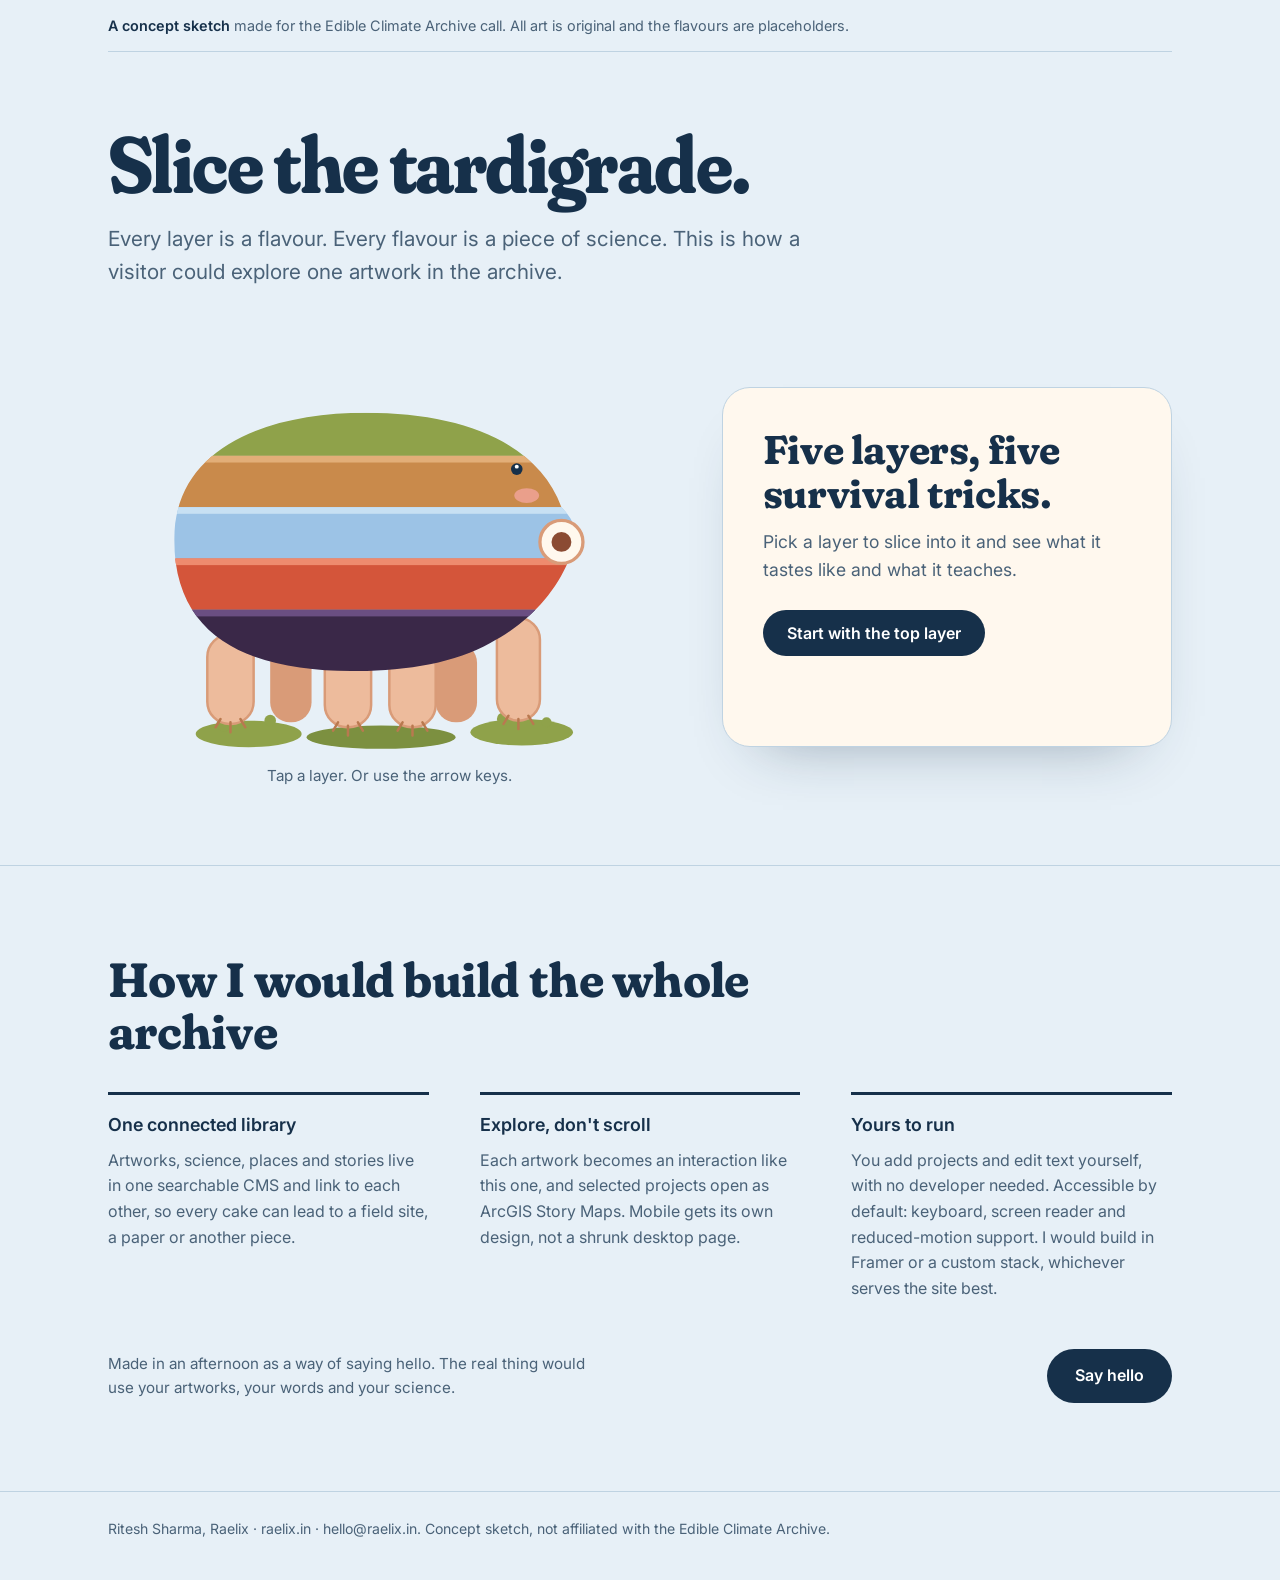
==== archive-concept/index.html @ 041dd449 "Add interactive tardigrade concept page for the Edible Climate Archive application Co-Authored-By: C" ====
<!DOCTYPE html>
<html lang="en">
<head>
<meta charset="utf-8">
<meta name="viewport" content="width=device-width, initial-scale=1">
<title>Slice the tardigrade: a concept for the Edible Climate Archive</title>
<meta name="description" content="A small interactive concept sketch: a tardigrade cake you slice layer by layer, each layer a flavour and a piece of science.">
<meta name="robots" content="noindex">
<meta name="theme-color" content="#E7F0F7">
<link rel="preconnect" href="https://fonts.googleapis.com">
<link rel="preconnect" href="https://fonts.gstatic.com" crossorigin>
<link href="https://fonts.googleapis.com/css2?family=Fraunces:opsz,wght,SOFT@9..144,500..800,100&family=Inter:wght@400;500;600&display=swap" rel="stylesheet">
<style>
:root{
  --ice:#E7F0F7; --ice-deep:#CFE1EE; --ink:#16304A; --ink-soft:#4A6278;
  --peach:#EDBB9C; --peach-deep:#D99B78; --moss:#8FA24A; --cream:#FFF8EE;
  --rule:#BFD3E2;
}
*{box-sizing:border-box;margin:0}
html{scroll-behavior:smooth}
body{background:var(--ice);color:var(--ink);font-family:Inter,system-ui,sans-serif;line-height:1.6;-webkit-font-smoothing:antialiased}
.wrap{max-width:1160px;margin:0 auto;padding:0 clamp(20px,4vw,48px)}
.note{padding:14px 0;font-size:.9rem;color:var(--ink-soft);border-bottom:1px solid var(--rule)}
.note b{color:var(--ink);font-weight:600}

.hero{padding-top:clamp(36px,6vw,72px);padding-bottom:clamp(40px,6vw,80px)}
h1{font-family:Fraunces,Georgia,serif;font-weight:700;font-variation-settings:"SOFT" 100,"opsz" 144;font-size:clamp(2.6rem,6.4vw,5rem);line-height:1;letter-spacing:-.02em;max-width:12em}
.lede{margin-top:18px;font-size:clamp(1.05rem,1.8vw,1.3rem);color:var(--ink-soft);max-width:34em}

.stage{margin-top:clamp(28px,5vw,56px);display:grid;grid-template-columns:minmax(0,1.25fr) minmax(0,1fr);gap:clamp(20px,4vw,56px);align-items:center}
.cake{position:relative}
.cake svg{width:100%;height:auto;display:block;overflow:visible}
.bob{animation:bob 7s ease-in-out infinite;transform-origin:50% 60%}
@keyframes bob{0%,100%{transform:translateY(0)}50%{transform:translateY(-7px)}}
.band{cursor:pointer;transition:transform .45s cubic-bezier(.3,1.4,.5,1)}
.band:hover{transform:translateX(10px)}
.band.on{transform:translateX(34px)}
.band:focus{outline:none}
.band:focus-visible .edge{stroke:var(--ink);stroke-width:4}
.edge{fill:none;stroke:transparent;stroke-width:0}
.band.on .edge{stroke:var(--ink);stroke-width:3}
.hint{margin-top:6px;text-align:center;color:var(--ink-soft);font-size:.95rem}

.panel{background:var(--cream);border:1px solid var(--rule);border-radius:28px;padding:clamp(24px,3.4vw,40px);min-height:360px;box-shadow:0 30px 60px -40px rgba(22,48,74,.45)}
.panel h2{font-family:Fraunces,Georgia,serif;font-weight:700;font-variation-settings:"SOFT" 100;font-size:clamp(1.8rem,3.2vw,2.5rem);line-height:1.1;letter-spacing:-.01em}
.swatch{display:inline-block;width:14px;height:14px;border-radius:50%;margin-right:10px;vertical-align:baseline}
.flavour{margin-top:14px;font-weight:600}
.flavour small{display:block;font-weight:400;color:var(--ink-soft);font-size:.85rem}
.science{margin-top:16px;font-size:1.05rem}
.panel-nav{margin-top:26px;display:flex;gap:10px;flex-wrap:wrap}
button.btn{font:600 1rem Inter,sans-serif;border:0;border-radius:999px;padding:13px 24px;cursor:pointer;background:var(--ink);color:#fff}
button.btn.ghost{background:transparent;color:var(--ink);border:1.5px solid var(--ink)}
button.btn:focus-visible,a:focus-visible{outline:3px solid #1D4ED8;outline-offset:3px}
.empty p{margin-top:12px;font-size:1.1rem;color:var(--ink-soft)}
.fade{animation:fade .35s ease}
@keyframes fade{from{opacity:0;transform:translateY(8px)}to{opacity:1;transform:none}}

.build{border-top:1px solid var(--rule);padding:clamp(48px,7vw,88px) 0}
.build h2{font-family:Fraunces,Georgia,serif;font-weight:700;font-variation-settings:"SOFT" 100;font-size:clamp(1.9rem,3.8vw,3rem);line-height:1.08;letter-spacing:-.015em;max-width:16em}
.cols{margin-top:34px;display:grid;grid-template-columns:repeat(3,minmax(0,1fr));gap:clamp(24px,4vw,52px)}
.cols div{border-top:3px solid var(--ink);padding-top:16px}
.cols h3{font-size:1.12rem;font-weight:600}
.cols p{margin-top:8px;color:var(--ink-soft)}
.sign{margin-top:48px;display:flex;flex-wrap:wrap;gap:18px 32px;align-items:center;justify-content:space-between}
.sign p{max-width:32em;color:var(--ink-soft);font-size:.95rem}
.sign a.btn{display:inline-block;background:var(--ink);color:#fff;text-decoration:none;font-weight:600;border-radius:999px;padding:14px 28px}
footer{padding:26px 0 40px;border-top:1px solid var(--rule);font-size:.88rem;color:var(--ink-soft)}

@media (max-width:860px){
  .stage{grid-template-columns:1fr}
  .cols{grid-template-columns:1fr}
  .panel{min-height:0}
  .band.on{transform:translateX(22px)}
}
@media (prefers-reduced-motion:reduce){
  .bob{animation:none}
  .band{transition:none}
  .fade{animation:none}
  html{scroll-behavior:auto}
}
</style>
</head>
<body>
<div class="wrap"><p class="note"><b>A concept sketch</b> made for the Edible Climate Archive call. All art is original and the flavours are placeholders.</p></div>

<main>
<section class="hero wrap">
  <h1>Slice the tardigrade.</h1>
  <p class="lede">Every layer is a flavour. Every flavour is a piece of science. This is how a visitor could explore one artwork in the archive.</p>

  <div class="stage">
    <div class="cake">
      <svg viewBox="0 0 680 500" role="group" aria-label="A tardigrade cake made of five layers. Select a layer to read about it.">
        <defs>
          <clipPath id="body"><path d="M80 235 C80 125 190 82 312 82 C428 82 520 118 548 196 C566 214 574 238 556 262 C540 300 508 336 462 360 C420 384 360 394 298 394 C180 394 80 360 80 235 Z"/></clipPath>
        </defs>
        <g class="bob">
          <g fill="#8FA24A">
            <ellipse cx="170" cy="470" rx="64" ry="16"/><ellipse cx="330" cy="474" rx="90" ry="14" fill="#7C9040"/><ellipse cx="500" cy="468" rx="62" ry="16"/>
            <circle cx="140" cy="458" r="9"/><circle cx="196" cy="454" r="7"/><circle cx="478" cy="452" r="8"/><circle cx="530" cy="456" r="6"/>
          </g>
          <g fill="#D99B78">
            <rect x="196" y="360" width="50" height="96" rx="24"/><rect x="396" y="360" width="50" height="96" rx="24"/>
          </g>
          <g fill="#EDBB9C" stroke="#D99B78" stroke-width="3">
            <rect x="120" y="350" width="56" height="108" rx="27"/><rect x="262" y="360" width="56" height="102" rx="27"/><rect x="340" y="360" width="56" height="102" rx="27"/><rect x="470" y="330" width="52" height="124" rx="26"/>
          </g>
          <g stroke="#B9794F" stroke-width="3" stroke-linecap="round" fill="none">
            <path d="M136 452 l-6 10 M148 456 l0 12 M160 452 l6 10"/>
            <path d="M278 456 l-6 10 M290 460 l0 12 M302 456 l6 10"/>
            <path d="M356 456 l-6 10 M368 460 l0 12 M380 456 l6 10"/>
            <path d="M484 448 l-6 10 M496 452 l0 12 M508 448 l6 10"/>
          </g>

          <g id="layers">
            <g class="band" data-i="0" tabindex="0" role="button" aria-pressed="false" aria-label="Layer 1: Moss crumb"><g clip-path="url(#body)"><rect x="0" y="70" width="680" height="64" fill="#8FA24A"/><rect x="0" y="70" width="680" height="9" fill="#B5C77A"/></g><path class="edge" d="M80 134 L560 134"/></g>
            <g class="band" data-i="1" tabindex="0" role="button" aria-pressed="false" aria-label="Layer 2: The dry tun"><g clip-path="url(#body)"><rect x="0" y="134" width="680" height="62" fill="#C98A4B"/><rect x="0" y="134" width="680" height="8" fill="#E2AE78"/></g></g>
            <g class="band" data-i="2" tabindex="0" role="button" aria-pressed="false" aria-label="Layer 3: Deep freeze"><g clip-path="url(#body)"><rect x="0" y="196" width="680" height="62" fill="#9CC3E6"/><rect x="0" y="196" width="680" height="8" fill="#C7E0F3"/></g></g>
            <g class="band" data-i="3" tabindex="0" role="button" aria-pressed="false" aria-label="Layer 4: Heat"><g clip-path="url(#body)"><rect x="0" y="258" width="680" height="62" fill="#D4553A"/><rect x="0" y="258" width="680" height="8" fill="#EE8B6E"/></g></g>
            <g class="band" data-i="4" tabindex="0" role="button" aria-pressed="false" aria-label="Layer 5: Open space"><g clip-path="url(#body)"><rect x="0" y="320" width="680" height="80" fill="#3A2848"/><rect x="0" y="320" width="680" height="8" fill="#6A4E82"/></g></g>
          </g>

          <g>
            <circle cx="548" cy="238" r="26" fill="#FFF8EE" stroke="#D99B78" stroke-width="4"/>
            <circle cx="548" cy="238" r="12" fill="#8B4B33"/>
            <ellipse cx="506" cy="182" rx="15" ry="9" fill="#F4A6A0" opacity=".75"/><circle cx="494" cy="150" r="7" fill="#16304A"/><circle cx="494" cy="147" r="2.4" fill="#fff"/>
          </g>
        </g>
      </svg>
      <p class="hint">Tap a layer. Or use the arrow keys.</p>
    </div>

    <div class="panel" id="panel" aria-live="polite"></div>
  </div>
</section>

<section class="build">
  <div class="wrap">
    <h2>How I would build the whole archive</h2>
    <div class="cols">
      <div><h3>One connected library</h3><p>Artworks, science, places and stories live in one searchable CMS and link to each other, so every cake can lead to a field site, a paper or another piece.</p></div>
      <div><h3>Explore, don't scroll</h3><p>Each artwork becomes an interaction like this one, and selected projects open as ArcGIS Story Maps. Mobile gets its own design, not a shrunk desktop page.</p></div>
      <div><h3>Yours to run</h3><p>You add projects and edit text yourself, with no developer needed. Accessible by default: keyboard, screen reader and reduced-motion support. I would build in Framer or a custom stack, whichever serves the site best.</p></div>
    </div>
    <div class="sign">
      <p>Made in an afternoon as a way of saying hello. The real thing would use your artworks, your words and your science.</p>
      <a class="btn" href="mailto:hello@raelix.in?subject=Edible%20Climate%20Archive">Say hello</a>
    </div>
  </div>
</section>
</main>

<footer><div class="wrap">Ritesh Sharma, Raelix &middot; raelix.in &middot; hello@raelix.in. Concept sketch, not affiliated with the Edible Climate Archive.</div></footer>

<script>
(function(){
  var L=[
    {n:"Moss crumb",c:"#8FA24A",f:"Pistachio and matcha sponge",s:"Tardigrades are about half a millimetre long, and they live in moss, lichen and soil on every continent, Antarctica included. Every cake has to start at home."},
    {n:"The dry tun",c:"#C98A4B",f:"Caramelised dried fig",s:"When water disappears, a tardigrade pulls in its legs, shrivels into a dry ball called a tun and almost stops its metabolism. Add water and it can wake up within hours."},
    {n:"Deep freeze",c:"#9CC3E6",f:"Blueberry sorbet",s:"In lab experiments, dried tardigrades have been cooled to near absolute zero, and some came back to life when they warmed up."},
    {n:"Heat",c:"#D4553A",f:"Chilli and dark chocolate",s:"In experiments, dried tardigrades have survived short spells at temperatures above the boiling point of water."},
    {n:"Open space",c:"#3A2848",f:"Black sesame and charcoal",s:"In 2007, tardigrades flew on a European Space Agency mission and were exposed to the vacuum of space. Some survived and went on to lay eggs."}
  ];
  var panel=document.getElementById('panel'),bands=[].slice.call(document.querySelectorAll('.band')),cur=-1;
  function empty(){
    panel.innerHTML='<div class="empty fade"><h2>Five layers, five survival tricks.</h2><p>Pick a layer to slice into it and see what it tastes like and what it teaches.</p><div class="panel-nav"><button class="btn" id="start">Start with the top layer</button></div></div>';
    document.getElementById('start').onclick=function(){sel(0)};
  }
  function sel(i){
    cur=i;
    bands.forEach(function(b,k){var on=k===i;b.classList.toggle('on',on);b.setAttribute('aria-pressed',on)});
    var d=L[i],last=i===L.length-1;
    panel.innerHTML='<div class="fade"><h2><span class="swatch" style="background:'+d.c+'"></span>'+d.n+'</h2><p class="flavour">'+d.f+'<small>Example flavour, a placeholder for the real recipe</small></p><p class="science">'+d.s+'</p><div class="panel-nav"><button class="btn" id="next">'+(last?'Back to the start':'Next layer')+'</button><button class="btn ghost" id="close">Close</button></div></div>';
    document.getElementById('next').onclick=function(){last?reset():sel(i+1)};
    document.getElementById('close').onclick=reset;
  }
  function reset(){cur=-1;bands.forEach(function(b){b.classList.remove('on');b.setAttribute('aria-pressed','false')});empty()}
  bands.forEach(function(b,k){
    b.addEventListener('click',function(){sel(k)});
    b.addEventListener('keydown',function(e){
      if(e.key==='Enter'||e.key===' '){e.preventDefault();sel(k)}
      else if(e.key==='ArrowDown'||e.key==='ArrowRight'){e.preventDefault();var n=bands[(k+1)%bands.length];n.focus();sel((k+1)%bands.length)}
      else if(e.key==='ArrowUp'||e.key==='ArrowLeft'){e.preventDefault();var p=(k+bands.length-1)%bands.length;bands[p].focus();sel(p)}
      else if(e.key==='Escape'){reset()}
    });
  });
  empty();
})();
</script>
</body>
</html>
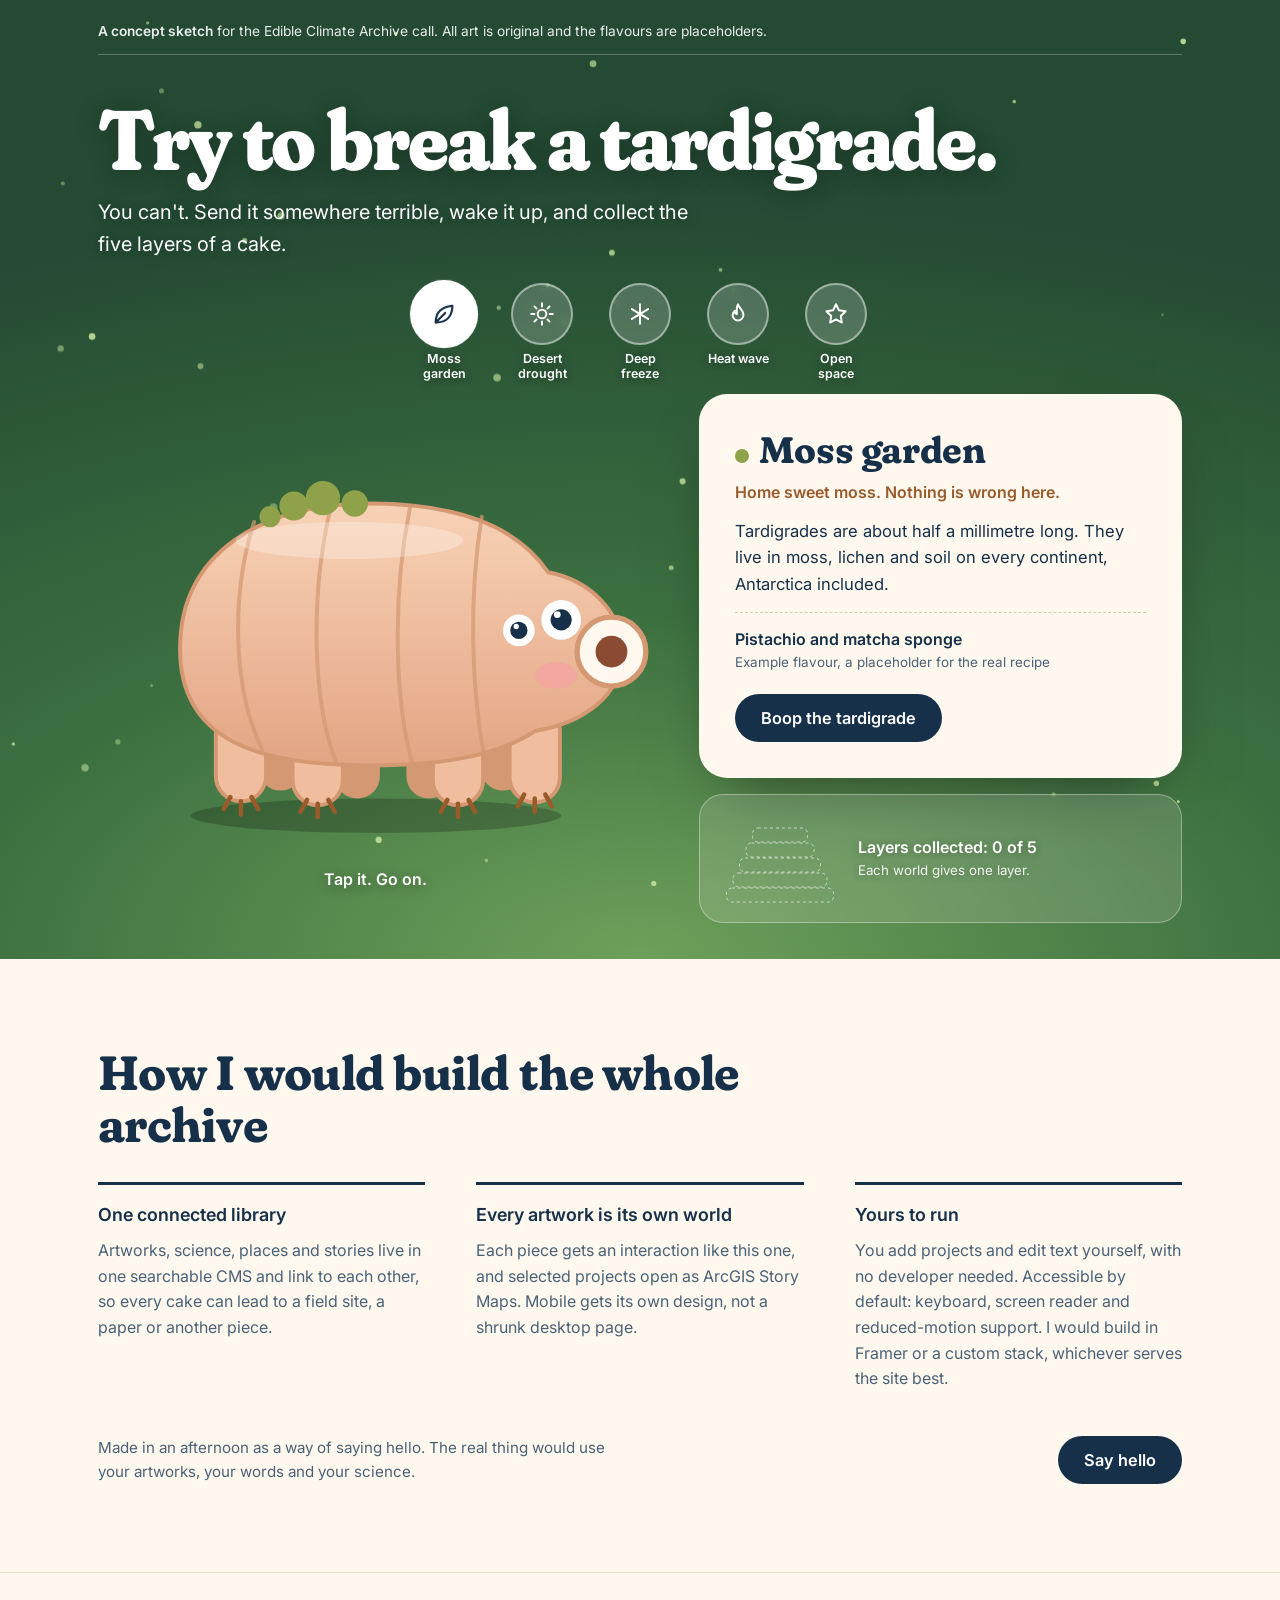
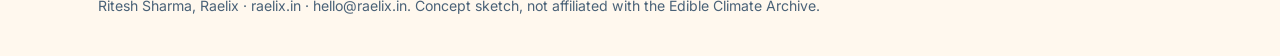
==== commit 4787b6be: "Rebuild tardigrade concept as a playable survival lab Co-Authored-By: Claude Sonnet 5.5 <noreply@ant" ====
--- a/archive-concept/index.html
+++ b/archive-concept/index.html
@@ -3,143 +3,250 @@
 <head>
 <meta charset="utf-8">
 <meta name="viewport" content="width=device-width, initial-scale=1">
-<title>Slice the tardigrade: a concept for the Edible Climate Archive</title>
-<meta name="description" content="A small interactive concept sketch: a tardigrade cake you slice layer by layer, each layer a flavour and a piece of science.">
+<title>Try to break a tardigrade: a concept for the Edible Climate Archive</title>
+<meta name="description" content="A playable concept sketch: send a tardigrade through five extreme worlds, wake it up, and collect the five layers of a cake.">
 <meta name="robots" content="noindex">
-<meta name="theme-color" content="#E7F0F7">
+<meta name="theme-color" content="#2F5D3A">
 <link rel="preconnect" href="https://fonts.googleapis.com">
 <link rel="preconnect" href="https://fonts.gstatic.com" crossorigin>
 <link href="https://fonts.googleapis.com/css2?family=Fraunces:opsz,wght,SOFT@9..144,500..800,100&family=Inter:wght@400;500;600&display=swap" rel="stylesheet">
 <style>
-:root{
-  --ice:#E7F0F7; --ice-deep:#CFE1EE; --ink:#16304A; --ink-soft:#4A6278;
-  --peach:#EDBB9C; --peach-deep:#D99B78; --moss:#8FA24A; --cream:#FFF8EE;
-  --rule:#BFD3E2;
-}
+:root{--ink:#16304A;--ink-soft:#4A6278;--cream:#FFF8EE;--rule:#E9DCC8}
 *{box-sizing:border-box;margin:0}
 html{scroll-behavior:smooth}
-body{background:var(--ice);color:var(--ink);font-family:Inter,system-ui,sans-serif;line-height:1.6;-webkit-font-smoothing:antialiased}
-.wrap{max-width:1160px;margin:0 auto;padding:0 clamp(20px,4vw,48px)}
-.note{padding:14px 0;font-size:.9rem;color:var(--ink-soft);border-bottom:1px solid var(--rule)}
-.note b{color:var(--ink);font-weight:600}
-
-.hero{padding-top:clamp(36px,6vw,72px);padding-bottom:clamp(40px,6vw,80px)}
-h1{font-family:Fraunces,Georgia,serif;font-weight:700;font-variation-settings:"SOFT" 100,"opsz" 144;font-size:clamp(2.6rem,6.4vw,5rem);line-height:1;letter-spacing:-.02em;max-width:12em}
-.lede{margin-top:18px;font-size:clamp(1.05rem,1.8vw,1.3rem);color:var(--ink-soft);max-width:34em}
-
-.stage{margin-top:clamp(28px,5vw,56px);display:grid;grid-template-columns:minmax(0,1.25fr) minmax(0,1fr);gap:clamp(20px,4vw,56px);align-items:center}
-.cake{position:relative}
-.cake svg{width:100%;height:auto;display:block;overflow:visible}
-.bob{animation:bob 7s ease-in-out infinite;transform-origin:50% 60%}
-@keyframes bob{0%,100%{transform:translateY(0)}50%{transform:translateY(-7px)}}
-.band{cursor:pointer;transition:transform .45s cubic-bezier(.3,1.4,.5,1)}
-.band:hover{transform:translateX(10px)}
-.band.on{transform:translateX(34px)}
-.band:focus{outline:none}
-.band:focus-visible .edge{stroke:var(--ink);stroke-width:4}
-.edge{fill:none;stroke:transparent;stroke-width:0}
-.band.on .edge{stroke:var(--ink);stroke-width:3}
-.hint{margin-top:6px;text-align:center;color:var(--ink-soft);font-size:.95rem}
-
-.panel{background:var(--cream);border:1px solid var(--rule);border-radius:28px;padding:clamp(24px,3.4vw,40px);min-height:360px;box-shadow:0 30px 60px -40px rgba(22,48,74,.45)}
-.panel h2{font-family:Fraunces,Georgia,serif;font-weight:700;font-variation-settings:"SOFT" 100;font-size:clamp(1.8rem,3.2vw,2.5rem);line-height:1.1;letter-spacing:-.01em}
-.swatch{display:inline-block;width:14px;height:14px;border-radius:50%;margin-right:10px;vertical-align:baseline}
-.flavour{margin-top:14px;font-weight:600}
-.flavour small{display:block;font-weight:400;color:var(--ink-soft);font-size:.85rem}
-.science{margin-top:16px;font-size:1.05rem}
-.panel-nav{margin-top:26px;display:flex;gap:10px;flex-wrap:wrap}
-button.btn{font:600 1rem Inter,sans-serif;border:0;border-radius:999px;padding:13px 24px;cursor:pointer;background:var(--ink);color:#fff}
-button.btn.ghost{background:transparent;color:var(--ink);border:1.5px solid var(--ink)}
-button.btn:focus-visible,a:focus-visible{outline:3px solid #1D4ED8;outline-offset:3px}
-.empty p{margin-top:12px;font-size:1.1rem;color:var(--ink-soft)}
-.fade{animation:fade .35s ease}
+body{background:var(--cream);color:var(--ink);font-family:Inter,system-ui,sans-serif;line-height:1.6;-webkit-font-smoothing:antialiased}
+.serif{font-family:Fraunces,Georgia,serif;font-variation-settings:"SOFT" 100}
+.wrap{max-width:1180px;margin:0 auto;padding:0 clamp(18px,4vw,48px)}
+
+/* lab */
+.lab{position:relative;overflow:hidden;color:#fff;min-height:100svh}
+.bg{position:absolute;inset:0;opacity:0;transition:opacity .9s ease}
+.bg.on{opacity:1}
+.bg[data-w="0"]{background:radial-gradient(120% 80% at 50% 100%,#6FA05A 0,#3C7040 45%,#244A33 100%)}
+.bg[data-w="1"]{background:radial-gradient(120% 80% at 50% 100%,#E0A04C 0,#B06F2C 50%,#7A4519 100%)}
+.bg[data-w="2"]{background:linear-gradient(180deg,#1F4F82 0,#4D8FC4 55%,#B8E0F5 100%)}
+.bg[data-w="3"]{background:radial-gradient(120% 90% at 50% 100%,#F28A3B 0,#C7391F 45%,#5E1210 100%)}
+.bg[data-w="4"]{background:radial-gradient(100% 80% at 70% 30%,#2B2166 0,#120F36 55%,#070818 100%)}
+#fx{position:absolute;inset:0;width:100%;height:100%;pointer-events:none}
+.lab-in{position:relative;z-index:2;padding-top:20px;padding-bottom:36px}
+.note{font-size:.86rem;opacity:.9;padding-bottom:12px;border-bottom:1px solid rgba(255,255,255,.28)}
+.note b{font-weight:600}
+h1{margin-top:clamp(22px,4vw,44px);font-weight:800;font-size:clamp(2.5rem,6.6vw,5.4rem);line-height:.98;letter-spacing:-.025em;max-width:11em;text-shadow:0 3px 24px rgba(0,0,0,.28)}
+.lede{margin-top:14px;font-size:clamp(1.02rem,1.7vw,1.25rem);max-width:30em;text-shadow:0 2px 14px rgba(0,0,0,.3)}
+
+.stage{margin-top:clamp(0px,1vw,12px);display:grid;grid-template-columns:minmax(0,1.15fr) minmax(0,1fr);gap:clamp(18px,3.5vw,48px);align-items:center}
+.creature{position:relative;display:flex;flex-direction:column;align-items:center}
+#td{width:min(560px,100%);height:auto;display:block;overflow:visible;cursor:pointer;-webkit-tap-highlight-color:transparent;touch-action:manipulation}
+#td:focus-visible{outline:3px solid #fff;outline-offset:6px;border-radius:24px}
+#shadow{fill:rgba(0,0,0,.22);transition:opacity .6s,transform .6s;transform-origin:50% 50%;transform-box:fill-box}
+.floaty #shadow{opacity:0}
+
+/* creature states */
+#creature{transform-box:fill-box;transform-origin:50% 80%}
+.s-happy #creature{animation:bob 3.2s ease-in-out infinite}
+@keyframes bob{0%,100%{transform:translateY(0)}50%{transform:translateY(-8px)}}
+.floaty #creature{animation:drift 7s ease-in-out infinite}
+@keyframes drift{0%{transform:translate(-14px,-6px) rotate(-6deg)}50%{transform:translate(14px,-30px) rotate(7deg)}100%{transform:translate(-14px,-6px) rotate(-6deg)}}
+.shiver #tun-wrap{animation:shiver .18s linear infinite}
+@keyframes shiver{0%,100%{transform:translateX(-2px)}50%{transform:translateX(2px)}}
+#t-normal,#t-tun{transition:opacity .45s ease,transform .6s cubic-bezier(.3,1.5,.5,1);transform-box:fill-box;transform-origin:50% 85%}
+.s-tun #t-normal{opacity:0;transform:scale(.45)}
+#t-tun{opacity:0;transform:scale(.45)}
+.s-tun #t-tun{opacity:1;transform:none;transition-delay:.2s}
+.s-happy #t-tun{opacity:0;transform:scale(.45)}
+.leg{transform-box:fill-box;transform-origin:50% 0;animation:step 1.1s ease-in-out infinite;animation-delay:var(--d)}
+@keyframes step{0%,100%{transform:rotate(7deg)}50%{transform:rotate(-7deg)}}
+.s-tun .leg{animation:none}
+#decor>g{opacity:0;transition:opacity .6s ease .4s}
+.d-ice #d-ice,.d-steam #d-steam,.d-bubble #d-bubble,.d-crack #d-crack{opacity:1}
+.blink{transform-box:fill-box;transform-origin:50% 50%;animation:blink 5s infinite}
+@keyframes blink{0%,94%,100%{transform:scaleY(1)}96%{transform:scaleY(.1)}}
+.zz{opacity:0;font:700 26px Fraunces,Georgia,serif;fill:#fff}
+.s-tun .zz{animation:zz 2.4s ease-in-out infinite;animation-delay:var(--d)}
+@keyframes zz{0%{opacity:0;transform:translate(0,0)}30%{opacity:.95}100%{opacity:0;transform:translate(26px,-46px)}}
+.steam{fill:none;stroke:rgba(255,255,255,.65);stroke-width:5;stroke-linecap:round;animation:steam 2s ease-in-out infinite;animation-delay:var(--d)}
+@keyframes steam{0%{transform:translateY(8px);opacity:0}40%{opacity:.9}100%{transform:translateY(-26px);opacity:0}}
+.wake #creature{animation:wake .9s cubic-bezier(.3,1.6,.5,1)}
+@keyframes wake{0%{transform:scale(.7,.7)}35%{transform:scale(1.14,.88) translateY(8px)}60%{transform:scale(.94,1.1) translateY(-30px)}100%{transform:none}}
+.boop #creature{animation:boop .55s cubic-bezier(.3,1.7,.5,1)}
+@keyframes boop{0%{transform:none}30%{transform:scale(1.12,.84) translateY(10px)}65%{transform:scale(.95,1.08) translateY(-12px)}100%{transform:none}}
+.heart{position:absolute;pointer-events:none;color:#FFB3C0;font-size:28px;animation:heart 1.4s ease-out forwards;text-shadow:0 2px 8px rgba(0,0,0,.25)}
+@keyframes heart{0%{opacity:0;transform:translateY(0) scale(.5)}20%{opacity:1}100%{opacity:0;transform:translateY(-120px) scale(1.2)}}
+.say{margin-top:6px;min-height:1.6em;font-weight:600;text-align:center;text-shadow:0 2px 12px rgba(0,0,0,.35)}
+
+/* world picker */
+.worlds{margin-top:6px;display:flex;gap:clamp(8px,1.6vw,16px);justify-content:center;flex-wrap:wrap}
+.wbtn{width:clamp(62px,9vw,82px);display:flex;flex-direction:column;align-items:center;gap:6px;background:none;border:0;color:#fff;font:600 .78rem Inter,sans-serif;cursor:pointer;text-shadow:0 1px 8px rgba(0,0,0,.4)}
+.wbtn .dot{width:clamp(50px,7vw,62px);aspect-ratio:1;border-radius:50%;display:grid;place-items:center;background:rgba(255,255,255,.18);border:2px solid rgba(255,255,255,.45);backdrop-filter:blur(4px);transition:transform .25s cubic-bezier(.3,1.6,.5,1),background .25s,border-color .25s;position:relative}
+.wbtn:hover .dot{transform:translateY(-4px)}
+.wbtn[aria-pressed="true"] .dot{background:#fff;color:var(--ink);border-color:#fff;transform:scale(1.1)}
+.wbtn svg{width:26px;height:26px;fill:none;stroke:currentColor;stroke-width:1.8;stroke-linecap:round;stroke-linejoin:round}
+.wbtn .got{position:absolute;right:-4px;top:-4px;width:20px;height:20px;border-radius:50%;background:#3DDC97;color:#0B1626;display:none;place-items:center;font-size:12px;font-weight:800}
+.wbtn.done .got{display:grid}
+.wbtn:focus-visible .dot{outline:3px solid #fff;outline-offset:3px}
+
+/* panel */
+.side{display:grid;gap:16px}
+.panel{background:var(--cream);color:var(--ink);border-radius:28px;padding:clamp(22px,3vw,36px);box-shadow:0 28px 60px -28px rgba(0,0,0,.55)}
+.panel h2{font-weight:700;font-size:clamp(1.7rem,3vw,2.3rem);line-height:1.1;letter-spacing:-.01em}
+.sw{display:inline-block;width:14px;height:14px;border-radius:50%;margin-right:10px}
+.status{margin-top:10px;font-weight:600;color:#9A5B2B}
+.science{margin-top:12px;font-size:1.04rem}
+.flavour{margin-top:14px;padding-top:14px;border-top:1px dashed #D9C8AE;font-weight:600}
+.flavour small{display:block;font-weight:400;color:var(--ink-soft);font-size:.84rem}
+.cta{margin-top:20px;display:flex;gap:10px;flex-wrap:wrap}
+.btn{font:600 1.02rem Inter,sans-serif;border:0;border-radius:999px;padding:14px 26px;cursor:pointer;background:var(--ink);color:#fff;text-decoration:none;display:inline-block;transition:transform .2s}
+.btn:hover{transform:translateY(-2px)}
+.btn.ghost{background:transparent;color:var(--ink);border:1.5px solid var(--ink)}
+.btn:focus-visible,a:focus-visible{outline:3px solid #1D4ED8;outline-offset:3px}
+.fade{animation:fade .4s ease}
 @keyframes fade{from{opacity:0;transform:translateY(8px)}to{opacity:1;transform:none}}
 
-.build{border-top:1px solid var(--rule);padding:clamp(48px,7vw,88px) 0}
-.build h2{font-family:Fraunces,Georgia,serif;font-weight:700;font-variation-settings:"SOFT" 100;font-size:clamp(1.9rem,3.8vw,3rem);line-height:1.08;letter-spacing:-.015em;max-width:16em}
-.cols{margin-top:34px;display:grid;grid-template-columns:repeat(3,minmax(0,1fr));gap:clamp(24px,4vw,52px)}
+.cakecard{background:rgba(255,248,238,.14);border:1px solid rgba(255,255,255,.35);border-radius:24px;padding:16px 20px;backdrop-filter:blur(6px);display:flex;align-items:center;gap:18px}
+.cakecard svg{width:120px;flex:none;overflow:visible}
+.cakecard p{font-weight:600;text-shadow:0 1px 8px rgba(0,0,0,.3)}
+.cakecard small{display:block;font-weight:400;opacity:.92}
+.tier{transition:none}
+.tier.got{animation:drop .6s cubic-bezier(.3,1.5,.5,1)}
+@keyframes drop{0%{transform:translateY(-60px);opacity:0}100%{transform:none;opacity:1}}
+
+/* build strip */
+.build{padding:clamp(48px,7vw,88px) 0;background:var(--cream)}
+.build h2{font-weight:700;font-size:clamp(1.9rem,3.8vw,3rem);line-height:1.08;letter-spacing:-.015em;max-width:16em}
+.cols{margin-top:32px;display:grid;grid-template-columns:repeat(3,minmax(0,1fr));gap:clamp(22px,4vw,52px)}
 .cols div{border-top:3px solid var(--ink);padding-top:16px}
 .cols h3{font-size:1.12rem;font-weight:600}
 .cols p{margin-top:8px;color:var(--ink-soft)}
-.sign{margin-top:48px;display:flex;flex-wrap:wrap;gap:18px 32px;align-items:center;justify-content:space-between}
-.sign p{max-width:32em;color:var(--ink-soft);font-size:.95rem}
-.sign a.btn{display:inline-block;background:var(--ink);color:#fff;text-decoration:none;font-weight:600;border-radius:999px;padding:14px 28px}
-footer{padding:26px 0 40px;border-top:1px solid var(--rule);font-size:.88rem;color:var(--ink-soft)}
+.sign{margin-top:44px;display:flex;flex-wrap:wrap;gap:18px 32px;align-items:center;justify-content:space-between}
+.sign p{max-width:34em;color:var(--ink-soft);font-size:.95rem}
+footer{padding:22px 0 38px;border-top:1px solid var(--rule);font-size:.88rem;color:var(--ink-soft)}
 
 @media (max-width:860px){
   .stage{grid-template-columns:1fr}
   .cols{grid-template-columns:1fr}
-  .panel{min-height:0}
-  .band.on{transform:translateX(22px)}
+  .lab{min-height:0}
 }
 @media (prefers-reduced-motion:reduce){
-  .bob{animation:none}
-  .band{transition:none}
-  .fade{animation:none}
+  *{animation:none!important;transition-duration:.01s!important}
   html{scroll-behavior:auto}
 }
 </style>
 </head>
 <body>
-<div class="wrap"><p class="note"><b>A concept sketch</b> made for the Edible Climate Archive call. All art is original and the flavours are placeholders.</p></div>
-
-<main>
-<section class="hero wrap">
-  <h1>Slice the tardigrade.</h1>
-  <p class="lede">Every layer is a flavour. Every flavour is a piece of science. This is how a visitor could explore one artwork in the archive.</p>
-
-  <div class="stage">
-    <div class="cake">
-      <svg viewBox="0 0 680 500" role="group" aria-label="A tardigrade cake made of five layers. Select a layer to read about it.">
-        <defs>
-          <clipPath id="body"><path d="M80 235 C80 125 190 82 312 82 C428 82 520 118 548 196 C566 214 574 238 556 262 C540 300 508 336 462 360 C420 384 360 394 298 394 C180 394 80 360 80 235 Z"/></clipPath>
-        </defs>
-        <g class="bob">
-          <g fill="#8FA24A">
-            <ellipse cx="170" cy="470" rx="64" ry="16"/><ellipse cx="330" cy="474" rx="90" ry="14" fill="#7C9040"/><ellipse cx="500" cy="468" rx="62" ry="16"/>
-            <circle cx="140" cy="458" r="9"/><circle cx="196" cy="454" r="7"/><circle cx="478" cy="452" r="8"/><circle cx="530" cy="456" r="6"/>
+
+<section class="lab" id="lab">
+  <div class="bg on" data-w="0"></div><div class="bg" data-w="1"></div><div class="bg" data-w="2"></div><div class="bg" data-w="3"></div><div class="bg" data-w="4"></div>
+  <canvas id="fx" aria-hidden="true"></canvas>
+
+  <div class="lab-in wrap">
+    <p class="note"><b>A concept sketch</b> for the Edible Climate Archive call. All art is original and the flavours are placeholders.</p>
+    <h1 class="serif">Try to break a tardigrade.</h1>
+    <p class="lede">You can't. Send it somewhere terrible, wake it up, and collect the five layers of a cake.</p>
+
+    <div class="worlds" role="group" aria-label="Choose a world" id="worlds" style="margin-top:22px"></div>
+
+    <div class="stage">
+      <div class="creature" id="creatureBox">
+        <svg id="td" class="s-happy" viewBox="0 0 420 330" role="button" tabindex="0" aria-label="The tardigrade. Tap to boop it.">
+          <defs>
+            <linearGradient id="gb" x1="0" y1="0" x2="0" y2="1"><stop offset="0" stop-color="#F8D2B6"/><stop offset="1" stop-color="#E3A584"/></linearGradient>
+            <linearGradient id="gt" x1="0" y1="0" x2="0" y2="1"><stop offset="0" stop-color="#E6B493"/><stop offset="1" stop-color="#C98D68"/></linearGradient>
+          </defs>
+          <ellipse id="shadow" cx="210" cy="296" rx="140" ry="13"/>
+          <g id="creature">
+            <g id="t-normal">
+              <!-- back legs -->
+              <g fill="#D49872">
+                <g transform="translate(138,205)"><g class="leg" style="--d:-.2s"><rect x="-17" y="0" width="34" height="72" rx="17"/></g></g>
+                <g transform="translate(196,215)"><g class="leg" style="--d:-.7s"><rect x="-17" y="0" width="34" height="68" rx="17"/></g></g>
+                <g transform="translate(250,215)"><g class="leg" style="--d:-.4s"><rect x="-17" y="0" width="34" height="68" rx="17"/></g></g>
+                <g transform="translate(306,205)"><g class="leg" style="--d:-.9s"><rect x="-17" y="0" width="34" height="72" rx="17"/></g></g>
+              </g>
+              <!-- front legs -->
+              <g fill="#F0BE9F" stroke="#D49872" stroke-width="3">
+                <g transform="translate(108,215)"><g class="leg" style="--d:0s"><rect x="-19" y="0" width="38" height="70" rx="19"/></g></g>
+                <g transform="translate(166,222)"><g class="leg" style="--d:-.55s"><rect x="-19" y="0" width="38" height="66" rx="19"/></g></g>
+                <g transform="translate(272,222)"><g class="leg" style="--d:-.25s"><rect x="-19" y="0" width="38" height="66" rx="19"/></g></g>
+                <g transform="translate(330,212)"><g class="leg" style="--d:-.8s"><rect x="-19" y="0" width="38" height="74" rx="19"/></g></g>
+              </g>
+              <!-- claws -->
+              <g stroke="#9A5B2B" stroke-width="3.4" stroke-linecap="round" fill="none">
+                <path d="M100 282 l-5 9 M108 285 l0 10 M116 282 l5 9"/><path d="M158 284 l-5 9 M166 287 l0 10 M174 284 l5 9"/><path d="M264 284 l-5 9 M272 287 l0 10 M280 284 l5 9"/><path d="M322 280 l-5 9 M330 283 l0 10 M338 280 l5 9"/>
+              </g>
+              <!-- body -->
+              <path d="M62 170 C62 96 126 60 206 60 C268 60 316 76 340 112 C372 118 396 142 396 172 C396 206 366 226 330 232 C300 252 256 258 206 258 C122 258 62 240 62 170 Z" fill="url(#gb)" stroke="#D49872" stroke-width="3"/>
+              <g fill="none" stroke="#D49872" stroke-width="3" stroke-linecap="round" opacity=".7">
+                <path d="M118 74 C100 130 102 200 124 246"/><path d="M176 62 C160 130 162 210 180 256"/><path d="M236 62 C222 130 224 210 238 258"/><path d="M290 70 C280 130 282 200 292 252"/>
+              </g>
+              <ellipse cx="190" cy="88" rx="86" ry="14" fill="#fff" opacity=".28"/>
+              <!-- moss hair -->
+              <g fill="#8FA24A"><circle cx="148" cy="62" r="11"/><circle cx="170" cy="56" r="13"/><circle cx="194" cy="60" r="10"/><circle cx="130" cy="70" r="8"/></g>
+              <!-- face -->
+              <circle cx="388" cy="172" r="26" fill="#FFF8EE" stroke="#D49872" stroke-width="4"/>
+              <circle cx="388" cy="172" r="12" fill="#8B4B33"/>
+              <ellipse cx="346" cy="190" rx="16" ry="10" fill="#F4A6A0" opacity=".8"/>
+              <g class="blink">
+                <circle cx="350" cy="148" r="15" fill="#fff"/><circle cx="318" cy="156" r="12" fill="#fff"/>
+                <circle class="pupil" cx="350" cy="148" r="8" fill="#16304A"/><circle class="pupil" cx="318" cy="156" r="6.5" fill="#16304A"/>
+                <circle cx="347" cy="144" r="2.6" fill="#fff"/><circle cx="316" cy="153" r="2" fill="#fff"/>
+              </g>
+            </g>
+
+            <g id="tun-wrap"><g id="t-tun">
+              <g fill="#E0A988">
+                <rect x="160" y="246" width="34" height="30" rx="15"/><rect x="196" y="252" width="34" height="28" rx="14"/><rect x="232" y="246" width="34" height="30" rx="15"/>
+              </g>
+              <path d="M130 190 C128 132 170 104 214 104 C262 104 296 138 296 190 C296 244 258 270 212 270 C164 270 132 244 130 190 Z" fill="url(#gt)" stroke="#B9794F" stroke-width="3"/>
+              <g fill="none" stroke="#B9794F" stroke-width="3" stroke-linecap="round" opacity=".75">
+                <path d="M160 130 C150 170 156 220 176 252"/><path d="M200 108 C190 160 194 220 204 266"/><path d="M246 112 C240 160 244 220 238 264"/><path d="M280 140 C272 170 276 210 268 240"/>
+              </g>
+              <path d="M178 186 q10 9 20 0 M228 186 q10 9 20 0" stroke="#6B3B26" stroke-width="4" fill="none" stroke-linecap="round"/>
+              <ellipse cx="172" cy="206" rx="13" ry="8" fill="#F4A6A0" opacity=".8"/><ellipse cx="256" cy="206" rx="13" ry="8" fill="#F4A6A0" opacity=".8"/>
+              <circle cx="212" cy="214" r="7" fill="#8B4B33"/>
+              <text class="zz" style="--d:0s" x="292" y="120">z</text><text class="zz" style="--d:.8s" x="300" y="104">z</text><text class="zz" style="--d:1.6s" x="308" y="88">z</text>
+            </g></g>
+
+            <g id="decor">
+              <g id="d-ice">
+                <circle cx="212" cy="190" r="108" fill="rgba(190,230,255,.28)" stroke="rgba(255,255,255,.8)" stroke-width="4"/>
+                <g fill="rgba(210,240,255,.7)" stroke="#fff" stroke-width="2.4" stroke-linejoin="round">
+                  <polygon points="96,150 76,96 118,126"/><polygon points="330,120 356,70 360,128"/><polygon points="318,270 372,262 338,226"/><polygon points="108,262 70,246 100,214"/><polygon points="212,80 196,30 236,64"/>
+                </g>
+                <path d="M150 140 q18 -34 56 -38" stroke="#fff" stroke-width="6" stroke-linecap="round" fill="none" opacity=".75"/>
+              </g>
+              <g id="d-steam">
+                <path class="steam" style="--d:0s" d="M170 96 q-14 -18 0 -34 q14 -16 0 -34"/><path class="steam" style="--d:.5s" d="M214 90 q-14 -18 0 -34 q14 -16 0 -34"/><path class="steam" style="--d:1s" d="M258 96 q-14 -18 0 -34 q14 -16 0 -34"/>
+              </g>
+              <g id="d-bubble">
+                <circle cx="212" cy="190" r="118" fill="rgba(255,255,255,.07)" stroke="rgba(255,255,255,.8)" stroke-width="4"/>
+                <path d="M130 130 q22 -44 70 -52" stroke="#fff" stroke-width="7" stroke-linecap="round" fill="none" opacity=".85"/>
+                <circle cx="318" cy="268" r="6" fill="#fff" opacity=".7"/>
+              </g>
+              <g id="d-crack"><g fill="none" stroke="#4A2A0E" stroke-width="4" stroke-linecap="round" opacity=".7"><path d="M70 300 l40 -10 l22 12 l36 -8"/><path d="M270 302 l34 -12 l20 10 l46 -10"/><path d="M200 306 l14 10 l-6 10"/></g></g>
+            </g>
           </g>
-          <g fill="#D99B78">
-            <rect x="196" y="360" width="50" height="96" rx="24"/><rect x="396" y="360" width="50" height="96" rx="24"/>
-          </g>
-          <g fill="#EDBB9C" stroke="#D99B78" stroke-width="3">
-            <rect x="120" y="350" width="56" height="108" rx="27"/><rect x="262" y="360" width="56" height="102" rx="27"/><rect x="340" y="360" width="56" height="102" rx="27"/><rect x="470" y="330" width="52" height="124" rx="26"/>
-          </g>
-          <g stroke="#B9794F" stroke-width="3" stroke-linecap="round" fill="none">
-            <path d="M136 452 l-6 10 M148 456 l0 12 M160 452 l6 10"/>
-            <path d="M278 456 l-6 10 M290 460 l0 12 M302 456 l6 10"/>
-            <path d="M356 456 l-6 10 M368 460 l0 12 M380 456 l6 10"/>
-            <path d="M484 448 l-6 10 M496 452 l0 12 M508 448 l6 10"/>
-          </g>
-
-          <g id="layers">
-            <g class="band" data-i="0" tabindex="0" role="button" aria-pressed="false" aria-label="Layer 1: Moss crumb"><g clip-path="url(#body)"><rect x="0" y="70" width="680" height="64" fill="#8FA24A"/><rect x="0" y="70" width="680" height="9" fill="#B5C77A"/></g><path class="edge" d="M80 134 L560 134"/></g>
-            <g class="band" data-i="1" tabindex="0" role="button" aria-pressed="false" aria-label="Layer 2: The dry tun"><g clip-path="url(#body)"><rect x="0" y="134" width="680" height="62" fill="#C98A4B"/><rect x="0" y="134" width="680" height="8" fill="#E2AE78"/></g></g>
-            <g class="band" data-i="2" tabindex="0" role="button" aria-pressed="false" aria-label="Layer 3: Deep freeze"><g clip-path="url(#body)"><rect x="0" y="196" width="680" height="62" fill="#9CC3E6"/><rect x="0" y="196" width="680" height="8" fill="#C7E0F3"/></g></g>
-            <g class="band" data-i="3" tabindex="0" role="button" aria-pressed="false" aria-label="Layer 4: Heat"><g clip-path="url(#body)"><rect x="0" y="258" width="680" height="62" fill="#D4553A"/><rect x="0" y="258" width="680" height="8" fill="#EE8B6E"/></g></g>
-            <g class="band" data-i="4" tabindex="0" role="button" aria-pressed="false" aria-label="Layer 5: Open space"><g clip-path="url(#body)"><rect x="0" y="320" width="680" height="80" fill="#3A2848"/><rect x="0" y="320" width="680" height="8" fill="#6A4E82"/></g></g>
-          </g>
-
-          <g>
-            <circle cx="548" cy="238" r="26" fill="#FFF8EE" stroke="#D99B78" stroke-width="4"/>
-            <circle cx="548" cy="238" r="12" fill="#8B4B33"/>
-            <ellipse cx="506" cy="182" rx="15" ry="9" fill="#F4A6A0" opacity=".75"/><circle cx="494" cy="150" r="7" fill="#16304A"/><circle cx="494" cy="147" r="2.4" fill="#fff"/>
-          </g>
-        </g>
-      </svg>
-      <p class="hint">Tap a layer. Or use the arrow keys.</p>
+        </svg>
+        <p class="say" id="say" aria-live="polite"></p>
+      </div>
+
+      <div class="side">
+        <div class="panel" id="panel" aria-live="polite"></div>
+        <div class="cakecard">
+          <svg viewBox="0 0 240 190" aria-hidden="true" id="cakeSvg"></svg>
+          <p id="count">Layers collected: 0 of 5<small>Each world gives one layer.</small></p>
+        </div>
+      </div>
     </div>
 
-    <div class="panel" id="panel" aria-live="polite"></div>
   </div>
 </section>
 
 <section class="build">
   <div class="wrap">
-    <h2>How I would build the whole archive</h2>
+    <h2 class="serif">How I would build the whole archive</h2>
     <div class="cols">
       <div><h3>One connected library</h3><p>Artworks, science, places and stories live in one searchable CMS and link to each other, so every cake can lead to a field site, a paper or another piece.</p></div>
-      <div><h3>Explore, don't scroll</h3><p>Each artwork becomes an interaction like this one, and selected projects open as ArcGIS Story Maps. Mobile gets its own design, not a shrunk desktop page.</p></div>
+      <div><h3>Every artwork is its own world</h3><p>Each piece gets an interaction like this one, and selected projects open as ArcGIS Story Maps. Mobile gets its own design, not a shrunk desktop page.</p></div>
       <div><h3>Yours to run</h3><p>You add projects and edit text yourself, with no developer needed. Accessible by default: keyboard, screen reader and reduced-motion support. I would build in Framer or a custom stack, whichever serves the site best.</p></div>
     </div>
     <div class="sign">
@@ -148,43 +255,191 @@
     </div>
   </div>
 </section>
-</main>
-
 <footer><div class="wrap">Ritesh Sharma, Raelix &middot; raelix.in &middot; hello@raelix.in. Concept sketch, not affiliated with the Edible Climate Archive.</div></footer>
 
 <script>
 (function(){
-  var L=[
-    {n:"Moss crumb",c:"#8FA24A",f:"Pistachio and matcha sponge",s:"Tardigrades are about half a millimetre long, and they live in moss, lichen and soil on every continent, Antarctica included. Every cake has to start at home."},
-    {n:"The dry tun",c:"#C98A4B",f:"Caramelised dried fig",s:"When water disappears, a tardigrade pulls in its legs, shrivels into a dry ball called a tun and almost stops its metabolism. Add water and it can wake up within hours."},
-    {n:"Deep freeze",c:"#9CC3E6",f:"Blueberry sorbet",s:"In lab experiments, dried tardigrades have been cooled to near absolute zero, and some came back to life when they warmed up."},
-    {n:"Heat",c:"#D4553A",f:"Chilli and dark chocolate",s:"In experiments, dried tardigrades have survived short spells at temperatures above the boiling point of water."},
-    {n:"Open space",c:"#3A2848",f:"Black sesame and charcoal",s:"In 2007, tardigrades flew on a European Space Agency mission and were exposed to the vacuum of space. Some survived and went on to lay eggs."}
+  var RM=window.matchMedia&&matchMedia('(prefers-reduced-motion: reduce)').matches;
+  var ICON={
+    leaf:'<path d="M5 19c0-8 5-13 14-14 0 9-5 14-13 14z"/><path d="M5 19l8-8"/>',
+    sun:'<circle cx="12" cy="12" r="4"/><path d="M12 2v3M12 19v3M2 12h3M19 12h3M5 5l2 2M17 17l2 2M19 5l-2 2M7 17l-2 2"/>',
+    snow:'<path d="M12 3v18M4.5 7.5l15 9M19.5 7.5l-15 9"/>',
+    flame:'<path d="M12 3c1 4 5 5 5 10a5 5 0 0 1-10 0c0-2 1-3 2-4 0 2 1 3 2 3 0-4-1-6 1-9z"/>',
+    star:'<path d="M12 3l2.7 5.6 6.1.9-4.4 4.3 1 6.1L12 17l-5.4 2.9 1-6.1L3.2 9.5l6.1-.9z"/>'
+  };
+  var W=[
+    {k:'moss',n:'Moss garden',ic:'leaf',c:'#8FA24A',type:'spores',state:'happy',decor:'',act:'Boop the tardigrade',
+     status:'Home sweet moss. Nothing is wrong here.',
+     sci:'Tardigrades are about half a millimetre long. They live in moss, lichen and soil on every continent, Antarctica included.',
+     fl:'Pistachio and matcha sponge',win:'Boop! Layer collected.'},
+    {k:'desert',n:'Desert drought',ic:'sun',c:'#C98A4B',type:'dust',state:'tun',decor:'crack',act:'Add water',
+     status:'The water is gone. It curls into a dry ball called a tun.',
+     sci:'In a tun, the tardigrade almost stops its metabolism. Add water and it can wake up within hours.',
+     fl:'Caramelised dried fig',win:'Splash! It woke up. Layer collected.'},
+    {k:'ice',n:'Deep freeze',ic:'snow',c:'#9CC3E6',type:'snow',state:'tun',decor:'ice',shiver:true,act:'Warm it up',
+     status:'Brrr. Frozen solid inside a shell of ice.',
+     sci:'In lab experiments, dried tardigrades have been cooled to near absolute zero, and some came back to life when they warmed up.',
+     fl:'Blueberry sorbet',win:'Thawed and fine. Layer collected.'},
+    {k:'heat',n:'Heat wave',ic:'flame',c:'#D4553A',type:'embers',state:'tun',decor:'steam',act:'Cool it down',
+     status:'Hot hot hot. It sits in its tun and waits.',
+     sci:'In experiments, dried tardigrades have survived short spells at temperatures above the boiling point of water.',
+     fl:'Chilli and dark chocolate',win:'Cooled off and fine. Layer collected.'},
+    {k:'space',n:'Open space',ic:'star',c:'#3A2848',type:'stars',state:'tun',decor:'bubble',float:true,act:'Bring it home',
+     status:'Floating in the vacuum, curled up and calm.',
+     sci:'In 2007, tardigrades flew on a European Space Agency mission and were exposed to the vacuum of space. Some survived and went on to lay eggs.',
+     fl:'Black sesame and charcoal',win:'Back on Earth. Layer collected.'}
   ];
-  var panel=document.getElementById('panel'),bands=[].slice.call(document.querySelectorAll('.band')),cur=-1;
-  function empty(){
-    panel.innerHTML='<div class="empty fade"><h2>Five layers, five survival tricks.</h2><p>Pick a layer to slice into it and see what it tastes like and what it teaches.</p><div class="panel-nav"><button class="btn" id="start">Start with the top layer</button></div></div>';
-    document.getElementById('start').onclick=function(){sel(0)};
-  }
-  function sel(i){
-    cur=i;
-    bands.forEach(function(b,k){var on=k===i;b.classList.toggle('on',on);b.setAttribute('aria-pressed',on)});
-    var d=L[i],last=i===L.length-1;
-    panel.innerHTML='<div class="fade"><h2><span class="swatch" style="background:'+d.c+'"></span>'+d.n+'</h2><p class="flavour">'+d.f+'<small>Example flavour, a placeholder for the real recipe</small></p><p class="science">'+d.s+'</p><div class="panel-nav"><button class="btn" id="next">'+(last?'Back to the start':'Next layer')+'</button><button class="btn ghost" id="close">Close</button></div></div>';
-    document.getElementById('next').onclick=function(){last?reset():sel(i+1)};
-    document.getElementById('close').onclick=reset;
-  }
-  function reset(){cur=-1;bands.forEach(function(b){b.classList.remove('on');b.setAttribute('aria-pressed','false')});empty()}
-  bands.forEach(function(b,k){
-    b.addEventListener('click',function(){sel(k)});
-    b.addEventListener('keydown',function(e){
-      if(e.key==='Enter'||e.key===' '){e.preventDefault();sel(k)}
-      else if(e.key==='ArrowDown'||e.key==='ArrowRight'){e.preventDefault();var n=bands[(k+1)%bands.length];n.focus();sel((k+1)%bands.length)}
-      else if(e.key==='ArrowUp'||e.key==='ArrowLeft'){e.preventDefault();var p=(k+bands.length-1)%bands.length;bands[p].focus();sel(p)}
-      else if(e.key==='Escape'){reset()}
+  var lab=document.getElementById('lab'),td=document.getElementById('td'),box=document.getElementById('creatureBox'),
+      panel=document.getElementById('panel'),say=document.getElementById('say'),worldsEl=document.getElementById('worlds'),
+      cakeSvg=document.getElementById('cakeSvg'),count=document.getElementById('count'),bgs=[].slice.call(document.querySelectorAll('.bg'));
+  var cur=0,got=[0,0,0,0,0],phase='ordeal';
+
+  /* world buttons */
+  W.forEach(function(w,i){
+    var b=document.createElement('button');b.className='wbtn';b.type='button';b.setAttribute('aria-pressed',i===0);
+    b.innerHTML='<span class="dot"><svg viewBox="0 0 24 24" aria-hidden="true">'+ICON[w.ic]+'</svg><span class="got" aria-hidden="true">&#10003;</span></span><span>'+w.n+'</span>';
+    b.onclick=function(){setWorld(i)};
+    worldsEl.appendChild(b);
+  });
+  var wbtns=[].slice.call(worldsEl.children);
+
+  /* cake */
+  function drawCake(){
+    var s='';
+    for(var i=0;i<5;i++){
+      var w=110+i*26,x=(240-w)/2,y=34+i*30,c=W[i].c;
+      s+=got[i]?'<rect class="tier got" x="'+x+'" y="'+y+'" width="'+w+'" height="28" rx="11" fill="'+c+'" stroke="rgba(255,255,255,.45)" stroke-width="1.5"/><rect x="'+(x+8)+'" y="'+(y+3)+'" width="'+(w-16)+'" height="5" rx="2.5" fill="#fff" opacity=".3"/>'
+              :'<rect x="'+x+'" y="'+y+'" width="'+w+'" height="28" rx="11" fill="none" stroke="rgba(255,255,255,.6)" stroke-width="2" stroke-dasharray="6 6"/>';
+    }
+    var n=got.reduce(function(a,b){return a+b},0);
+    if(n===5)s+='<circle cx="120" cy="24" r="9" fill="#E8344E"/><path d="M120 16 q4 -10 12 -10" stroke="#3C7040" stroke-width="3" fill="none" stroke-linecap="round"/>';
+    cakeSvg.innerHTML=s;
+    count.innerHTML='Layers collected: '+n+' of 5<small>'+(n===5?'The whole tardigrade cake!':'Each world gives one layer.')+'</small>';
+    wbtns.forEach(function(b,i){b.classList.toggle('done',!!got[i])});
+  }
+
+  /* panel */
+  function render(extra){
+    var w=W[cur],n=got.reduce(function(a,b){return a+b},0);
+    var html='<div class="fade"><h2 class="serif"><span class="sw" style="background:'+w.c+'"></span>'+w.n+'</h2>';
+    if(phase==='ordeal'){html+='<p class="status">'+w.status+'</p>'}
+    else{html+='<p class="status">'+(extra||w.win)+'</p>'}
+    html+='<p class="science">'+w.sci+'</p><p class="flavour">'+w.fl+'<small>Example flavour, a placeholder for the real recipe</small></p><div class="cta">';
+    if(phase==='ordeal')html+='<button class="btn" id="act">'+w.act+'</button>';
+    else if(n<5)html+='<button class="btn" id="nextw">Next world</button><button class="btn ghost" id="again">Play this one again</button>';
+    else html+='<a class="btn" href="mailto:hello@raelix.in?subject=Edible%20Climate%20Archive">Say hello</a><button class="btn ghost" id="restart">Start over</button>';
+    html+='</div>';
+    if(n===5&&phase==='done')html+='<p class="science" style="margin-top:18px"><b>That was one artwork.</b> The archive would hold hundreds, each its own playable world, all searchable and yours to edit.</p>';
+    html+='</div>';
+    panel.innerHTML=html;
+    var a=document.getElementById('act');if(a)a.onclick=act;
+    var nx=document.getElementById('nextw');if(nx)nx.onclick=function(){var k=got.indexOf(0);setWorld(k<0?(cur+1)%5:k)};
+    var ag=document.getElementById('again');if(ag)ag.onclick=function(){setWorld(cur)};
+    var rs=document.getElementById('restart');if(rs)rs.onclick=function(){got=[0,0,0,0,0];drawCake();setWorld(0)};
+  }
+
+  /* state */
+  function setState(w){
+    td.setAttribute('class','');
+    var cls=[];
+    cls.push(w.state==='happy'?'s-happy':'s-tun');
+    if(w.decor)cls.push('d-'+w.decor);
+    if(w.shiver)cls.push('shiver');
+    if(w.float)cls.push('floaty');
+    td.setAttribute('class',cls.join(' '));
+  }
+  function setWorld(i){
+    cur=i;phase='ordeal';var w=W[i];
+    bgs.forEach(function(b,k){b.classList.toggle('on',k===i)});
+    wbtns.forEach(function(b,k){b.setAttribute('aria-pressed',k===i)});
+    document.querySelector('meta[name=theme-color]').setAttribute('content',['#2F5D3A','#9A5B26','#3A78AE','#9A2A18','#120F36'][i]);
+    setState(w);setType(w.type);say.textContent=i===0?'It says hello.':'';render();
+    if(i===0)setTimeout(function(){say.textContent='Tap it. Go on.'},900);
+  }
+  function act(){
+    var w=W[cur];
+    if(cur===0){boop()}
+    else{
+      td.setAttribute('class','s-happy');
+      lab.classList.remove('wake');void lab.offsetWidth;lab.classList.add('wake');
+      setTimeout(function(){lab.classList.remove('wake')},1000);
+      burst(w.c);
+    }
+    phase='done';say.textContent=cur===0?'Hehe.':'It survived. Obviously.';
+    if(!got[cur]){got[cur]=1;drawCake();
+      if(got.every(function(g){return g})){setTimeout(confetti,500)}
+    }
+    render();
+  }
+  function boop(){
+    lab.classList.remove('boop');void lab.offsetWidth;lab.classList.add('boop');
+    setTimeout(function(){lab.classList.remove('boop')},600);
+    for(var i=0;i<4;i++)heart();
+    if(!RM)burst('#FFB3C0');
+  }
+  function heart(){
+    var h=document.createElement('span');h.className='heart';h.textContent='♥';
+    h.style.left=(30+Math.random()*40)+'%';h.style.top=(10+Math.random()*30)+'%';h.style.animationDelay=(Math.random()*.35)+'s';
+    box.appendChild(h);setTimeout(function(){h.remove()},1900);
+  }
+  td.addEventListener('click',function(e){
+    if(cur===0&&phase==='ordeal'){act()}
+    else if(phase==='done'||cur===0){boop()}
+    else{say.textContent='Shh. It is in its tun. Use the button.'}
+  });
+  td.addEventListener('keydown',function(e){if(e.key==='Enter'||e.key===' '){e.preventDefault();td.dispatchEvent(new Event('click'))}});
+
+  /* eyes follow pointer */
+  var pupils=[].slice.call(td.querySelectorAll('.pupil'));
+  function look(x,y){
+    var r=td.getBoundingClientRect(),cx=r.left+r.width*.82,cy=r.top+r.height*.46;
+    var dx=x-cx,dy=y-cy,d=Math.hypot(dx,dy)||1,m=Math.min(5,d/40);
+    pupils.forEach(function(p){p.style.transform='translate('+(dx/d*m)+'px,'+(dy/d*m)+'px)'});
+  }
+  document.addEventListener('pointermove',function(e){look(e.clientX,e.clientY)});
+  document.addEventListener('pointerdown',function(e){look(e.clientX,e.clientY)});
+
+  /* particles */
+  var cv=document.getElementById('fx'),cx=cv.getContext('2d'),P=[],B=[],type='spores',T=0,Wd=0,Hd=0,run=false,conf=[];
+  function size(){var d=Math.min(window.devicePixelRatio||1,2),r=lab.getBoundingClientRect();Wd=r.width;Hd=r.height;cv.width=Wd*d;cv.height=Hd*d;cx.setTransform(d,0,0,d,0,0)}
+  function rnd(a,b){return a+Math.random()*(b-a)}
+  function setType(t){
+    type=t;P=[];var n={spores:44,dust:70,snow:100,embers:70,stars:130}[t];
+    for(var i=0;i<n;i++)P.push({x:rnd(0,Wd),y:rnd(0,Hd),r:rnd(1.2,4),s:rnd(.4,1.6),p:rnd(0,6.28)});
+    start();
+  }
+  function burst(color){
+    if(RM)return;
+    var r=td.getBoundingClientRect(),l=lab.getBoundingClientRect(),x=r.left-l.left+r.width/2,y=r.top-l.top+r.height*.5;
+    for(var i=0;i<46;i++){var a=rnd(0,6.28),v=rnd(2,7);B.push({x:x,y:y,vx:Math.cos(a)*v,vy:Math.sin(a)*v-3,life:rnd(40,75),r:rnd(2,5),c:i%3?color:'#FFF8EE'})}
+    start();
+  }
+  function confetti(){
+    if(RM)return;var cols=['#8FA24A','#C98A4B','#9CC3E6','#D4553A','#3A2848','#FFF8EE','#FFB3C0'];
+    for(var i=0;i<160;i++)conf.push({x:rnd(0,Wd),y:rnd(-Hd*.4,0),vx:rnd(-1,1),vy:rnd(2,5),w:rnd(6,12),h:rnd(4,8),a:rnd(0,6),va:rnd(-.2,.2),c:cols[i%cols.length]});
+    start();
+  }
+  function frame(){
+    T+=.016;cx.clearRect(0,0,Wd,Hd);
+    P.forEach(function(p){
+      if(type==='spores'){p.y-=p.s*.35;p.x+=Math.sin(T+p.p)*.4;if(p.y<-5){p.y=Hd+5;p.x=rnd(0,Wd)}cx.fillStyle='rgba(225,255,175,'+(.35+.4*Math.sin(T*2+p.p)*Math.sin(T*2+p.p))+')'}
+      else if(type==='dust'){p.x+=p.s*1.6;p.y+=Math.sin(T+p.p)*.35;if(p.x>Wd+5){p.x=-5;p.y=rnd(0,Hd)}cx.fillStyle='rgba(255,226,170,.55)'}
+      else if(type==='snow'){p.y+=p.s*.9;p.x+=Math.sin(T+p.p)*.5;if(p.y>Hd+5){p.y=-5;p.x=rnd(0,Wd)}cx.fillStyle='rgba(255,255,255,.85)'}
+      else if(type==='embers'){p.y-=p.s*1.3;p.x+=Math.sin(T*2+p.p)*.7;if(p.y<-5){p.y=Hd+5;p.x=rnd(0,Wd)}cx.fillStyle='rgba(255,'+(150+Math.floor(p.s*50))+',60,.85)'}
+      else{cx.fillStyle='rgba(255,255,255,'+(.25+.7*Math.abs(Math.sin(T*1.5+p.p)))+')'}
+      cx.beginPath();cx.arc(p.x,p.y,type==='stars'?p.r*.5:p.r,0,6.283);cx.fill();
     });
-  });
-  empty();
+    if(type==='stars'&&Math.sin(T*.7)>.985){cx.strokeStyle='rgba(255,255,255,.9)';cx.lineWidth=2;var sx=(T*400)%Wd;cx.beginPath();cx.moveTo(sx,80);cx.lineTo(sx-70,40);cx.stroke()}
+    B=B.filter(function(b){b.life--;b.x+=b.vx;b.y+=b.vy;b.vy+=.18;b.vx*=.99;cx.globalAlpha=Math.max(0,b.life/60);cx.fillStyle=b.c;cx.beginPath();cx.arc(b.x,b.y,b.r,0,6.283);cx.fill();cx.globalAlpha=1;return b.life>0});
+    conf=conf.filter(function(c){c.x+=c.vx;c.y+=c.vy;c.a+=c.va;cx.save();cx.translate(c.x,c.y);cx.rotate(c.a);cx.fillStyle=c.c;cx.fillRect(-c.w/2,-c.h/2,c.w,c.h);cx.restore();return c.y<Hd+20});
+    if(document.hidden||RM){run=false;return}
+    requestAnimationFrame(frame);
+  }
+  function start(){if(RM||run)return;run=true;requestAnimationFrame(frame)}
+  window.addEventListener('resize',function(){size();});
+  document.addEventListener('visibilitychange',function(){if(!document.hidden)start()});
+
+  size();drawCake();setWorld(0);
 })();
 </script>
 </body>
